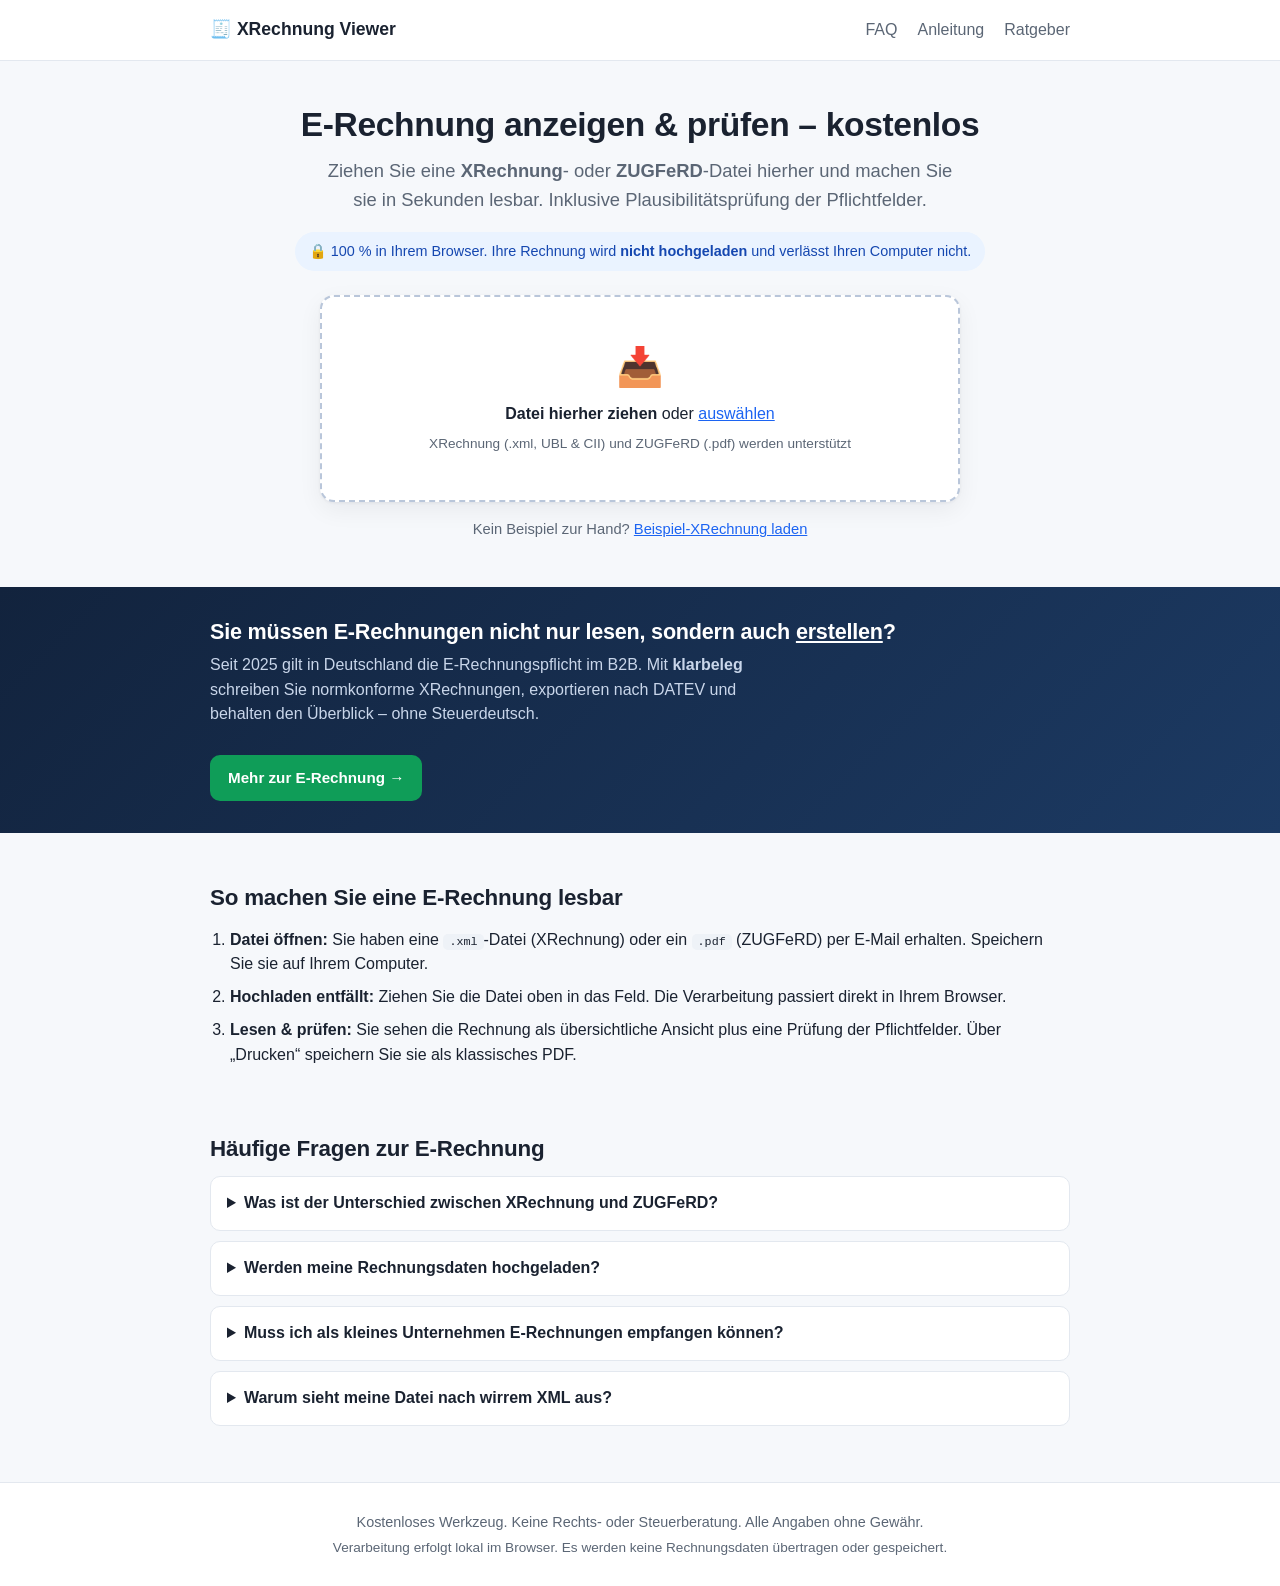
==== index.html @ 6239ddfc "XRechnung/ZUGFeRD-Viewer + Ratgeber + Pages-Deploy-Workflow - Clientseitiger Viewer (UBL + CII), ZUG" ====
<!DOCTYPE html>
<html lang="de">
<head>
<meta charset="UTF-8">
<meta name="viewport" content="width=device-width, initial-scale=1.0">
<title>XRechnung anzeigen &amp; prüfen – kostenloser E-Rechnung Viewer (XML &amp; ZUGFeRD)</title>
<meta name="description" content="XRechnung oder ZUGFeRD-XML kostenlos online anzeigen und prüfen. E-Rechnung lesbar machen ohne Software. 100 % im Browser – Ihre Rechnungsdaten werden nicht hochgeladen.">
<meta name="robots" content="index, follow">
<link rel="canonical" href="https://saschadc91-ship-it.github.io/xrechnungviewer/">
<meta property="og:title" content="XRechnung anzeigen &amp; prüfen – kostenloser E-Rechnung Viewer">
<meta property="og:description" content="E-Rechnung (XRechnung / ZUGFeRD) kostenlos lesbar machen. 100 % im Browser, keine Anmeldung.">
<meta property="og:type" content="website">
<meta property="og:locale" content="de_DE">
<link rel="icon" href="data:image/svg+xml,<svg xmlns='http://www.w3.org/2000/svg' viewBox='0 0 100 100'><text y='.9em' font-size='90'>🧾</text></svg>">
<link rel="stylesheet" href="assets/style.css">
<script type="application/ld+json">
{
  "@context": "https://schema.org",
  "@type": "SoftwareApplication",
  "name": "XRechnung Viewer",
  "applicationCategory": "BusinessApplication",
  "operatingSystem": "Web",
  "offers": { "@type": "Offer", "price": "0", "priceCurrency": "EUR" },
  "description": "Kostenloser Online-Viewer und Prüfer für XRechnung und ZUGFeRD E-Rechnungen. Läuft vollständig im Browser."
}
</script>
</head>
<body>
<header class="site-header">
  <div class="wrap header-inner">
    <a class="logo" href="./">🧾 XRechnung&nbsp;Viewer</a>
    <nav><a href="#faq">FAQ</a><a href="#anleitung">Anleitung</a><a href="ratgeber/xrechnung-oeffnen.html">Ratgeber</a></nav>
  </div>
</header>

<main>
  <section class="hero">
    <div class="wrap">
      <h1>E-Rechnung anzeigen &amp; prüfen – kostenlos</h1>
      <p class="lede">Ziehen Sie eine <strong>XRechnung</strong>- oder <strong>ZUGFeRD</strong>-Datei hierher und machen Sie sie in Sekunden lesbar. Inklusive Plausibilitätsprüfung der Pflichtfelder.</p>
      <p class="privacy-badge">🔒 100 % in Ihrem Browser. Ihre Rechnung wird <strong>nicht hochgeladen</strong> und verlässt Ihren Computer nicht.</p>

      <div id="dropzone" class="dropzone" tabindex="0" role="button" aria-label="Datei auswählen oder hierher ziehen">
        <input type="file" id="fileInput" accept=".xml,.pdf" hidden>
        <div class="dz-inner">
          <div class="dz-icon">📥</div>
          <p><strong>Datei hierher ziehen</strong> oder <span class="link">auswählen</span></p>
          <p class="dz-hint">XRechnung (.xml, UBL &amp; CII) und ZUGFeRD (.pdf) werden unterstützt</p>
        </div>
      </div>
      <p class="try-sample">Kein Beispiel zur Hand? <button id="loadSample" class="linkbtn" type="button">Beispiel-XRechnung laden</button></p>
      <div id="error" class="error hidden" role="alert"></div>
    </div>
  </section>

  <section id="result" class="result hidden">
    <div class="wrap">
      <div class="result-actions">
        <button id="printBtn" class="btn" type="button">🖨️ Drucken / als PDF speichern</button>
        <button id="resetBtn" class="btn btn-ghost" type="button">Neue Datei</button>
      </div>

      <div class="card checks-card">
        <h2>Plausibilitätsprüfung</h2>
        <p class="muted small">Prüft, ob die zentralen Pflichtangaben (EN&nbsp;16931) vorhanden und rechnerisch stimmig sind. Dies ersetzt keine offizielle Schematron-Validierung.</p>
        <ul id="checks" class="checks"></ul>
      </div>

      <div class="card invoice-card">
        <div id="invoice" class="invoice"></div>
      </div>
    </div>
  </section>

  <!-- Conversion / CTA to klarbeleg -->
  <section class="cta">
    <div class="wrap cta-inner">
      <div>
        <h2>Sie müssen E-Rechnungen nicht nur lesen, sondern auch <em>erstellen</em>?</h2>
        <p>Seit 2025 gilt in Deutschland die E-Rechnungspflicht im B2B. Mit <strong>klarbeleg</strong> schreiben Sie normkonforme XRechnungen, exportieren nach DATEV und behalten den Überblick – ohne Steuerdeutsch.</p>
      </div>
      <!-- MONETARISIERUNG: sobald klarbeleg-URL vorliegt, href unten ersetzen durch
           https://<klarbeleg>?utm_source=xrechnung-viewer&utm_medium=cta&utm_campaign=funnel und Text auf "klarbeleg ansehen →" -->
      <a class="btn btn-cta" id="klarbelegCta" href="ratgeber/xrechnung-oeffnen.html">Mehr zur E-Rechnung →</a>
    </div>
  </section>

  <section id="anleitung" class="content">
    <div class="wrap">
      <h2>So machen Sie eine E-Rechnung lesbar</h2>
      <ol class="steps">
        <li><strong>Datei öffnen:</strong> Sie haben eine <code>.xml</code>-Datei (XRechnung) oder ein <code>.pdf</code> (ZUGFeRD) per E-Mail erhalten. Speichern Sie sie auf Ihrem Computer.</li>
        <li><strong>Hochladen entfällt:</strong> Ziehen Sie die Datei oben in das Feld. Die Verarbeitung passiert direkt in Ihrem Browser.</li>
        <li><strong>Lesen &amp; prüfen:</strong> Sie sehen die Rechnung als übersichtliche Ansicht plus eine Prüfung der Pflichtfelder. Über „Drucken“ speichern Sie sie als klassisches PDF.</li>
      </ol>
    </div>
  </section>

  <section id="faq" class="content faq">
    <div class="wrap">
      <h2>Häufige Fragen zur E-Rechnung</h2>

      <details>
        <summary>Was ist der Unterschied zwischen XRechnung und ZUGFeRD?</summary>
        <p><strong>XRechnung</strong> ist ein reines XML-Format (Datensatz). <strong>ZUGFeRD</strong> ist ein PDF, in das dieselben XML-Daten eingebettet sind – Sie sehen also ein sichtbares PDF und darin steckt der maschinenlesbare Datensatz. Beide erfüllen die europäische Norm EN&nbsp;16931.</p>
      </details>

      <details>
        <summary>Werden meine Rechnungsdaten hochgeladen?</summary>
        <p>Nein. Dieses Tool läuft vollständig als JavaScript in Ihrem Browser. Es gibt keinen Server, der Ihre Datei empfängt. Sie können den Netzwerk-Tab Ihres Browsers öffnen und sehen: es wird nichts gesendet.</p>
      </details>

      <details>
        <summary>Muss ich als kleines Unternehmen E-Rechnungen empfangen können?</summary>
        <p>Ja. Seit dem 01.01.2025 müssen in Deutschland grundsätzlich alle inländischen Unternehmen im B2B-Bereich E-Rechnungen <em>empfangen</em> können. Für das <em>Versenden</em> gelten gestaffelte Übergangsfristen (u.&nbsp;a. ab 2027 für größere Unternehmen). Dieses Tool hilft Ihnen beim Lesen empfangener Rechnungen. Ohne Gewähr – dies ist keine Rechts- oder Steuerberatung.</p>
      </details>

      <details>
        <summary>Warum sieht meine Datei nach wirrem XML aus?</summary>
        <p>Weil eine XRechnung ein maschinenlesbarer Datensatz ist, kein Dokument zum Ansehen. Genau dafür ist dieses Tool da: Es übersetzt den Datensatz in eine für Menschen lesbare Rechnung.</p>
      </details>
    </div>
  </section>
</main>

<footer class="site-footer">
  <div class="wrap">
    <p>Kostenloses Werkzeug. Keine Rechts- oder Steuerberatung. Alle Angaben ohne Gewähr.</p>
    <p class="muted small">Verarbeitung erfolgt lokal im Browser. Es werden keine Rechnungsdaten übertragen oder gespeichert.</p>
  </div>
</footer>

<script src="assets/app.js"></script>
</body>
</html>
---- assets/style.css ----
:root{
  --bg:#f6f8fb; --card:#ffffff; --ink:#1a2230; --muted:#5b6675;
  --brand:#1c64f2; --brand-dark:#1547b0; --ok:#0f9d58; --bad:#d93025; --warn:#e8a400;
  --line:#e3e8ef; --radius:14px; --shadow:0 1px 3px rgba(16,24,40,.06),0 8px 24px rgba(16,24,40,.06);
}
*{box-sizing:border-box}
html{scroll-behavior:smooth}
body{margin:0;font-family:-apple-system,BlinkMacSystemFont,"Segoe UI",Roboto,Helvetica,Arial,sans-serif;
  color:var(--ink);background:var(--bg);line-height:1.55;-webkit-font-smoothing:antialiased}
.wrap{max-width:900px;margin:0 auto;padding:0 20px}
a{color:var(--brand);text-decoration:none}
a:hover{text-decoration:underline}
h1,h2{line-height:1.2;letter-spacing:-.01em}
.hidden{display:none!important}
.muted{color:var(--muted)}
.small{font-size:.85rem}

/* header */
.site-header{background:var(--card);border-bottom:1px solid var(--line);position:sticky;top:0;z-index:10}
.header-inner{display:flex;align-items:center;justify-content:space-between;height:60px}
.logo{font-weight:700;color:var(--ink);font-size:1.1rem}
.site-header nav a{margin-left:20px;color:var(--muted);font-weight:500}

/* hero */
.hero{padding:44px 0 20px;text-align:center}
.hero h1{font-size:2.1rem;margin:0 0 12px}
.lede{font-size:1.15rem;color:var(--muted);max-width:640px;margin:0 auto 18px}
.privacy-badge{display:inline-block;background:#eaf3ff;color:var(--brand-dark);
  padding:8px 14px;border-radius:999px;font-size:.9rem;margin:0 0 24px}

/* dropzone */
.dropzone{background:var(--card);border:2px dashed #b9c6da;border-radius:var(--radius);
  padding:40px 20px;cursor:pointer;transition:.15s;max-width:640px;margin:0 auto;box-shadow:var(--shadow)}
.dropzone:hover,.dropzone:focus{border-color:var(--brand);background:#fbfdff;outline:none}
.dropzone.drag{border-color:var(--brand);background:#eef5ff;transform:scale(1.01)}
.dz-icon{font-size:2.4rem}
.dz-inner p{margin:6px 0}
.dz-hint{color:var(--muted);font-size:.85rem}
.link{color:var(--brand);text-decoration:underline}
.try-sample{margin:16px 0 0;color:var(--muted);font-size:.92rem}
.linkbtn{background:none;border:none;color:var(--brand);cursor:pointer;font:inherit;text-decoration:underline;padding:0}

.error{background:#fdecea;color:var(--bad);border:1px solid #f5c6c2;border-radius:10px;
  padding:12px 16px;max-width:640px;margin:18px auto 0;text-align:left}

/* result */
.result{padding:20px 0 10px}
.result-actions{display:flex;gap:10px;justify-content:flex-end;margin-bottom:14px;flex-wrap:wrap}
.card{background:var(--card);border:1px solid var(--line);border-radius:var(--radius);
  box-shadow:var(--shadow);padding:22px 24px;margin-bottom:18px}
.card h2{margin:0 0 6px;font-size:1.2rem}

/* checks */
.checks{list-style:none;margin:12px 0 0;padding:0;display:grid;gap:8px}
.checks li{display:flex;gap:10px;align-items:flex-start;padding:8px 10px;border-radius:8px;background:#f8fafc}
.checks li .ico{flex:0 0 auto;font-weight:700}
.checks li.ok .ico{color:var(--ok)}
.checks li.bad .ico{color:var(--bad)}
.checks li.warn .ico{color:var(--warn)}
.checks li .txt strong{display:block}
.checks li .txt span{color:var(--muted);font-size:.85rem}

/* invoice */
.invoice{font-size:.95rem}
.inv-head{display:flex;justify-content:space-between;flex-wrap:wrap;gap:16px;border-bottom:2px solid var(--ink);padding-bottom:14px;margin-bottom:16px}
.inv-title h3{margin:0;font-size:1.5rem}
.inv-meta{text-align:right;color:var(--muted);font-size:.9rem}
.inv-meta div{margin:2px 0}
.parties{display:grep;display:grid;grid-template-columns:1fr 1fr;gap:20px;margin-bottom:20px}
.party h4{margin:0 0 6px;font-size:.8rem;text-transform:uppercase;letter-spacing:.05em;color:var(--muted)}
.party .pname{font-weight:600}
.party address{font-style:normal;color:var(--ink)}
.party .taxid{color:var(--muted);font-size:.85rem;margin-top:4px}
table.lines{width:100%;border-collapse:collapse;margin:8px 0 18px;font-size:.9rem}
table.lines th,table.lines td{padding:8px 10px;text-align:left;border-bottom:1px solid var(--line)}
table.lines th{background:#f8fafc;font-size:.75rem;text-transform:uppercase;letter-spacing:.04em;color:var(--muted)}
table.lines td.num,table.lines th.num{text-align:right;white-space:nowrap}
.totals{margin-left:auto;width:min(340px,100%)}
.totals .row{display:flex;justify-content:space-between;padding:5px 0}
.totals .row.grand{border-top:2px solid var(--ink);margin-top:6px;padding-top:10px;font-weight:700;font-size:1.15rem}
.taxrows{margin:6px 0 0;font-size:.85rem;color:var(--muted)}
.payinfo{margin-top:20px;padding-top:14px;border-top:1px solid var(--line);font-size:.9rem}
.payinfo .kv{display:flex;gap:8px}.payinfo .kv b{min-width:120px;color:var(--muted);font-weight:500}
.badge{display:inline-block;background:#eef2f7;color:var(--muted);border-radius:6px;padding:1px 7px;font-size:.75rem;margin-left:8px;vertical-align:middle}

/* buttons */
.btn{display:inline-block;background:var(--brand);color:#fff;border:none;border-radius:10px;
  padding:11px 18px;font-weight:600;cursor:pointer;font-size:.95rem;transition:.15s}
.btn:hover{background:var(--brand-dark);text-decoration:none}
.btn-ghost{background:#eef2f7;color:var(--ink)}
.btn-ghost:hover{background:#e2e8f0}
.btn-cta{background:#0f9d58;white-space:nowrap}
.btn-cta:hover{background:#0b7c45}

/* cta */
.cta{background:linear-gradient(135deg,#12233d,#1c3a63);color:#fff;margin:26px 0}
.cta-inner{display:flex;align-items:center;gap:28px;padding:32px 20px;justify-content:space-between;flex-wrap:wrap}
.cta h2{margin:0 0 8px;font-size:1.35rem}
.cta p{margin:0;color:#c9d6ea;max-width:560px}
.cta em{color:#fff;font-style:normal;text-decoration:underline}

/* content */
.content{padding:26px 0}
.content h2{font-size:1.4rem;margin:0 0 14px}
.steps{padding-left:20px}.steps li{margin:8px 0}
.faq details{background:var(--card);border:1px solid var(--line);border-radius:10px;padding:4px 16px;margin:10px 0}
.faq summary{cursor:pointer;font-weight:600;padding:10px 0}
.faq details p{margin:0 0 12px;color:var(--ink)}
code{background:#eef2f7;padding:1px 6px;border-radius:5px;font-size:.9em}

/* footer */
.site-footer{border-top:1px solid var(--line);background:var(--card);padding:24px 0;margin-top:20px;text-align:center;color:var(--muted);font-size:.9rem}
.site-footer p{margin:4px 0}

@media(max-width:640px){
  .hero h1{font-size:1.6rem}.parties{grid-template-columns:1fr}
  .inv-meta{text-align:left}.cta-inner{flex-direction:column;align-items:flex-start}
}
@media print{
  .site-header,.site-footer,.cta,.content,.result-actions,.checks-card,.hero,#error{display:none!important}
  body{background:#fff}.card{box-shadow:none;border:none;padding:0}
  .result{padding:0}
}
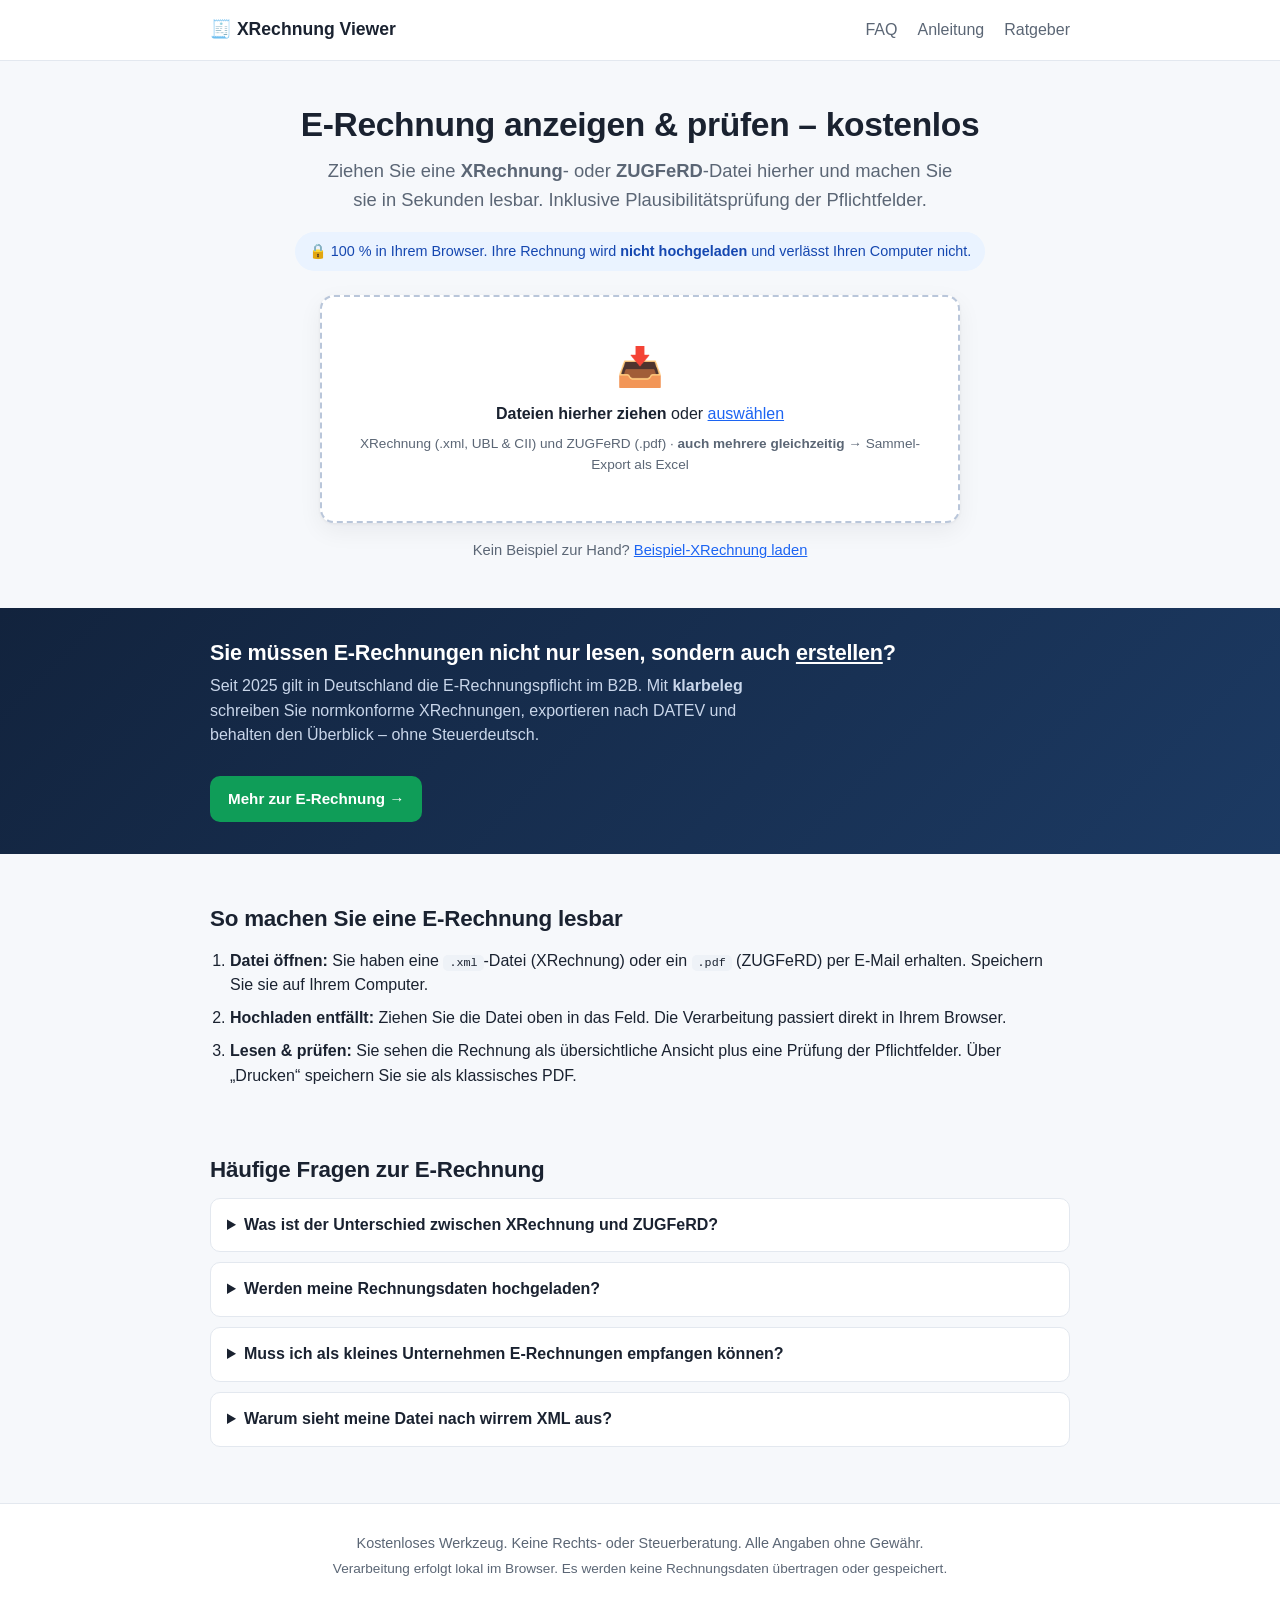
==== commit 2e8a1825: "Batch-Modus: mehrere Rechnungen -> Sammel-Uebersicht + kombinierter Excel/CSV-Export - Mehrere .xml/" ====
--- a/index.html
+++ b/index.html
@@ -41,11 +41,11 @@
       <p class="privacy-badge">🔒 100 % in Ihrem Browser. Ihre Rechnung wird <strong>nicht hochgeladen</strong> und verlässt Ihren Computer nicht.</p>
 
       <div id="dropzone" class="dropzone" tabindex="0" role="button" aria-label="Datei auswählen oder hierher ziehen">
-        <input type="file" id="fileInput" accept=".xml,.pdf" hidden>
+        <input type="file" id="fileInput" accept=".xml,.pdf" multiple hidden>
         <div class="dz-inner">
           <div class="dz-icon">📥</div>
-          <p><strong>Datei hierher ziehen</strong> oder <span class="link">auswählen</span></p>
-          <p class="dz-hint">XRechnung (.xml, UBL &amp; CII) und ZUGFeRD (.pdf) werden unterstützt</p>
+          <p><strong>Dateien hierher ziehen</strong> oder <span class="link">auswählen</span></p>
+          <p class="dz-hint">XRechnung (.xml, UBL &amp; CII) und ZUGFeRD (.pdf) · <strong>auch mehrere gleichzeitig</strong> → Sammel-Export als Excel</p>
         </div>
       </div>
       <p class="try-sample">Kein Beispiel zur Hand? <button id="loadSample" class="linkbtn" type="button">Beispiel-XRechnung laden</button></p>
@@ -56,7 +56,8 @@
   <section id="result" class="result hidden">
     <div class="wrap">
       <div class="result-actions">
-        <button id="printBtn" class="btn" type="button">🖨️ Drucken / als PDF speichern</button>
+        <button id="csvBtn" class="btn" type="button">⬇️ Als CSV / Excel</button>
+        <button id="printBtn" class="btn btn-ghost" type="button">🖨️ Drucken / PDF</button>
         <button id="resetBtn" class="btn btn-ghost" type="button">Neue Datei</button>
       </div>
 
@@ -68,6 +69,29 @@
 
       <div class="card invoice-card">
         <div id="invoice" class="invoice"></div>
+      </div>
+    </div>
+  </section>
+
+  <section id="batch" class="result hidden">
+    <div class="wrap">
+      <div class="result-actions">
+        <span id="batchCount" class="muted small" style="margin-right:auto;align-self:center"></span>
+        <button id="batchCsvBtn" class="btn" type="button">⬇️ Sammel-Export (CSV/Excel)</button>
+        <button id="batchResetBtn" class="btn btn-ghost" type="button">Neue Dateien</button>
+      </div>
+      <div class="card">
+        <h2>Mehrere Rechnungen – Übersicht</h2>
+        <p class="muted small">Alle Dateien wurden lokal im Browser gelesen. „Details" öffnet eine einzelne Rechnung, „Sammel-Export" gibt alle als Tabelle für Excel/Buchhaltung aus.</p>
+        <div class="batch-scroll">
+          <table class="batch">
+            <thead><tr>
+              <th>Datei</th><th>Nr.</th><th>Datum</th><th>Verkäufer</th>
+              <th class="num">Brutto</th><th class="num">Prüfung</th><th></th>
+            </tr></thead>
+            <tbody id="batchBody"></tbody>
+          </table>
+        </div>
       </div>
     </div>
   </section>
--- a/assets/style.css
+++ b/assets/style.css
@@ -83,6 +83,18 @@
 .payinfo .kv{display:flex;gap:8px}.payinfo .kv b{min-width:120px;color:var(--muted);font-weight:500}
 .badge{display:inline-block;background:#eef2f7;color:var(--muted);border-radius:6px;padding:1px 7px;font-size:.75rem;margin-left:8px;vertical-align:middle}
 
+/* batch */
+.batch-scroll{overflow-x:auto}
+table.batch{width:100%;border-collapse:collapse;font-size:.9rem;margin-top:6px}
+table.batch th,table.batch td{padding:9px 10px;text-align:left;border-bottom:1px solid var(--line);white-space:nowrap}
+table.batch th{background:#f8fafc;font-size:.72rem;text-transform:uppercase;letter-spacing:.04em;color:var(--muted)}
+table.batch td.num,table.batch th.num{text-align:right}
+table.batch td.st-ok{color:var(--ok);font-weight:700}
+table.batch td.st-bad{color:var(--bad);font-weight:700}
+table.batch td.st-warn{color:var(--warn);font-weight:700}
+table.batch tr.batch-err td{background:#fff8f0}
+table.batch td:nth-child(4){white-space:normal}
+
 /* buttons */
 .btn{display:inline-block;background:var(--brand);color:#fff;border:none;border-radius:10px;
   padding:11px 18px;font-weight:600;cursor:pointer;font-size:.95rem;transition:.15s}
@@ -115,6 +127,38 @@
 @media(max-width:640px){
   .hero h1{font-size:1.6rem}.parties{grid-template-columns:1fr}
   .inv-meta{text-align:left}.cta-inner{flex-direction:column;align-items:flex-start}
+
+  /* Header passt auf schmale Screens (kein horizontales Scrollen) */
+  .header-inner{height:auto;min-height:56px;padding:8px 0;flex-wrap:wrap;gap:2px 12px}
+  .logo{font-size:1rem}
+  .site-header nav{display:flex;gap:14px}
+  .site-header nav a{margin-left:0;font-size:.88rem}
+
+  /* Positions-Tabelle als gestapelte Karten (passt aufs Handy) */
+  table.lines{border-collapse:separate;border-spacing:0}
+  table.lines thead{position:absolute;width:1px;height:1px;overflow:hidden;clip:rect(0 0 0 0);white-space:nowrap}
+  table.lines tbody{display:block}
+  table.lines tr{display:block;border:1px solid var(--line);border-radius:12px;margin:0 0 12px;padding:6px 4px;background:#fbfcfe}
+  table.lines td{display:flex;justify-content:space-between;align-items:baseline;gap:14px;
+    border:none;border-bottom:1px solid var(--line);padding:9px 12px;text-align:right;white-space:normal}
+  table.lines td:last-child{border-bottom:none}
+  table.lines td::before{content:attr(data-label);color:var(--muted);font-size:.72rem;
+    font-weight:700;text-transform:uppercase;letter-spacing:.04em;text-align:left;flex:0 0 auto}
+  table.lines td.pos{background:#eef2f7;border-radius:8px;margin:2px 4px 6px;font-weight:700}
+  table.lines td.desc{font-weight:600;flex-direction:column;align-items:stretch;text-align:left;gap:2px}
+  table.lines td.desc::before{margin-bottom:2px}
+  table.lines td .muted.small{text-align:left}
+
+  /* Batch-Tabelle als Karten */
+  table.batch thead{position:absolute;width:1px;height:1px;overflow:hidden;clip:rect(0 0 0 0)}
+  table.batch,table.batch tbody{display:block}
+  table.batch tr{display:block;border:1px solid var(--line);border-radius:12px;margin:0 0 12px;padding:4px 4px;background:#fbfcfe}
+  table.batch td{display:flex;justify-content:space-between;gap:14px;border:none;border-bottom:1px solid var(--line);
+    padding:9px 12px;text-align:right;white-space:normal!important}
+  table.batch td:last-child{border-bottom:none;justify-content:flex-end}
+  table.batch td::before{content:attr(data-label);color:var(--muted);font-size:.72rem;font-weight:700;
+    text-transform:uppercase;letter-spacing:.04em;text-align:left;flex:0 0 auto}
+  table.batch td:last-child::before{content:""}
 }
 @media print{
   .site-header,.site-footer,.cta,.content,.result-actions,.checks-card,.hero,#error{display:none!important}
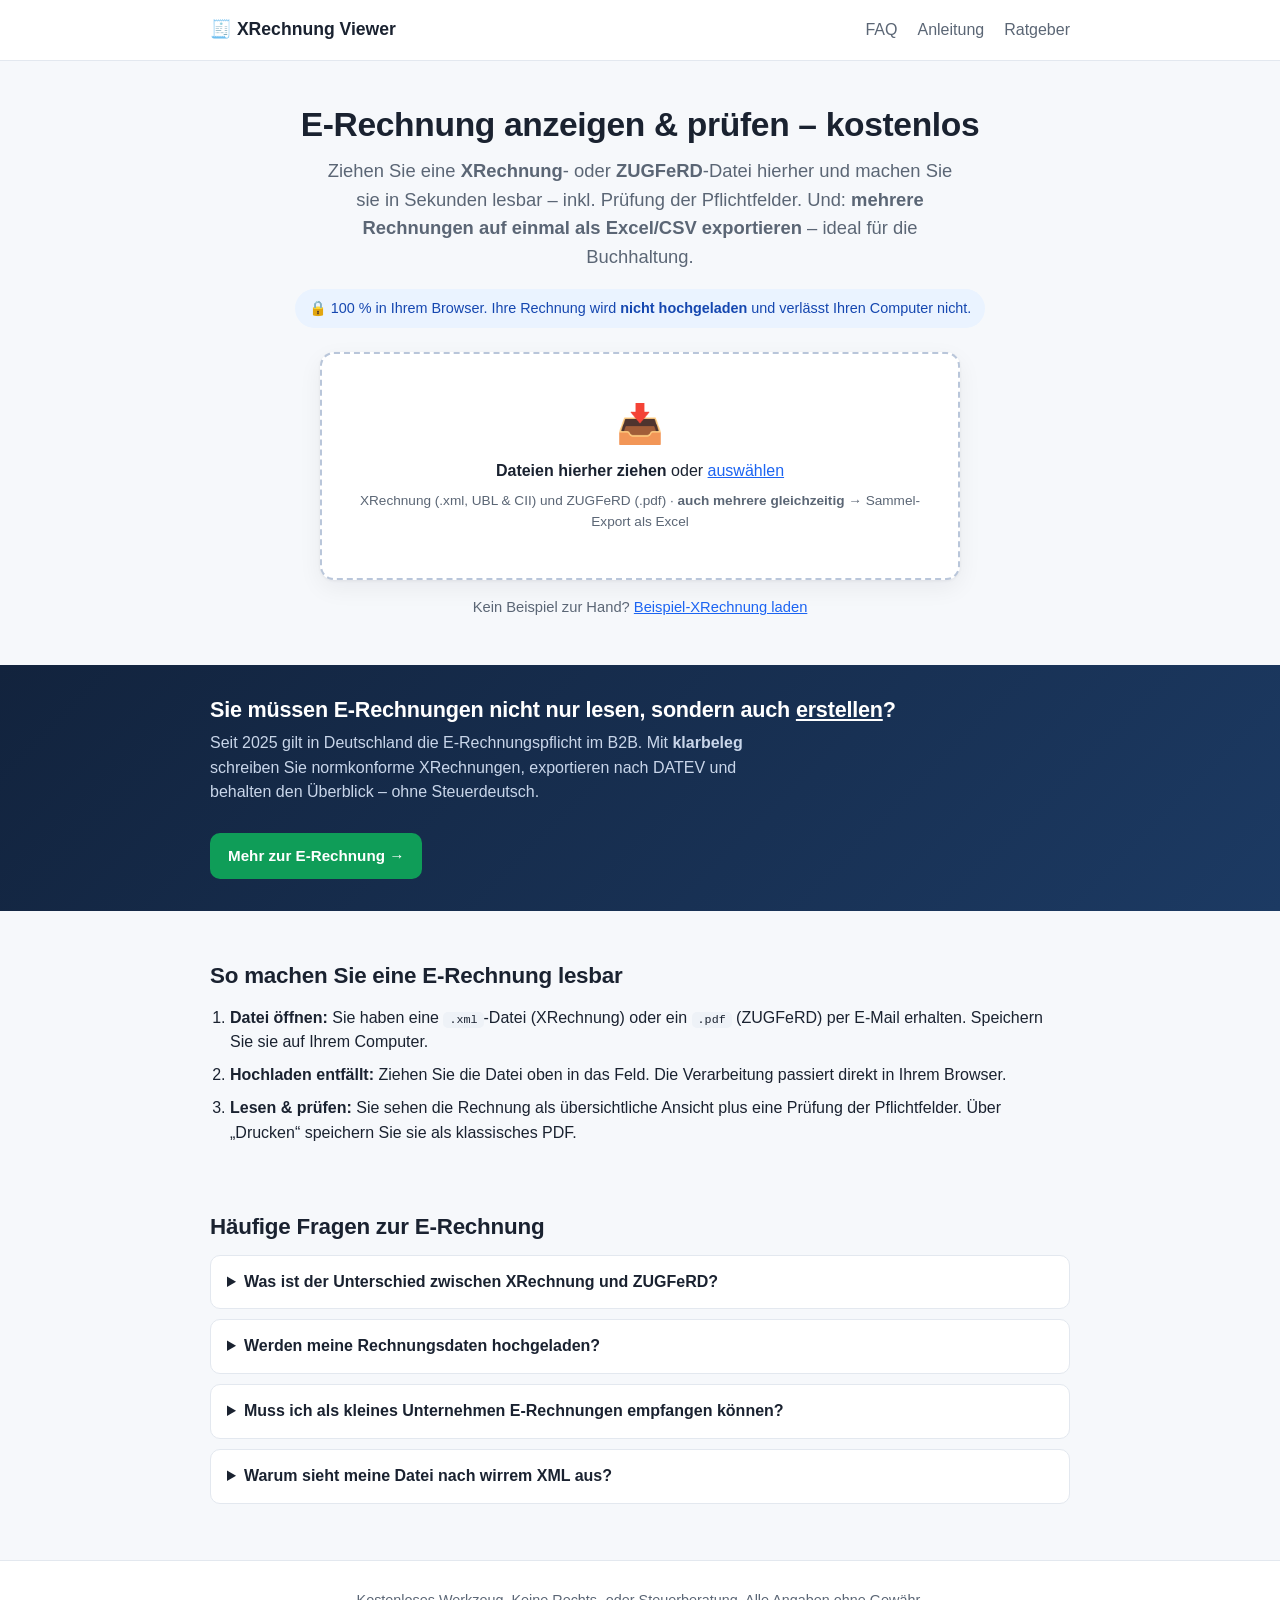
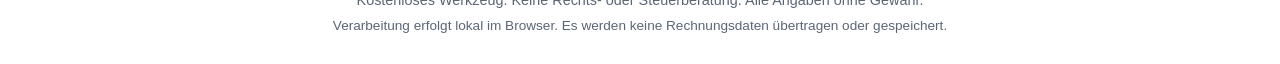
==== commit 2a2a7b70: "Positionierung: Stapel-Export (mehrere Rechnungen -> Excel) als Landing-Hook fuer Buchhaltung" ====
--- a/index.html
+++ b/index.html
@@ -37,7 +37,7 @@
   <section class="hero">
     <div class="wrap">
       <h1>E-Rechnung anzeigen &amp; prüfen – kostenlos</h1>
-      <p class="lede">Ziehen Sie eine <strong>XRechnung</strong>- oder <strong>ZUGFeRD</strong>-Datei hierher und machen Sie sie in Sekunden lesbar. Inklusive Plausibilitätsprüfung der Pflichtfelder.</p>
+      <p class="lede">Ziehen Sie eine <strong>XRechnung</strong>- oder <strong>ZUGFeRD</strong>-Datei hierher und machen Sie sie in Sekunden lesbar – inkl. Prüfung der Pflichtfelder. Und: <strong>mehrere Rechnungen auf einmal als Excel/CSV exportieren</strong> – ideal für die Buchhaltung.</p>
       <p class="privacy-badge">🔒 100 % in Ihrem Browser. Ihre Rechnung wird <strong>nicht hochgeladen</strong> und verlässt Ihren Computer nicht.</p>
 
       <div id="dropzone" class="dropzone" tabindex="0" role="button" aria-label="Datei auswählen oder hierher ziehen">
